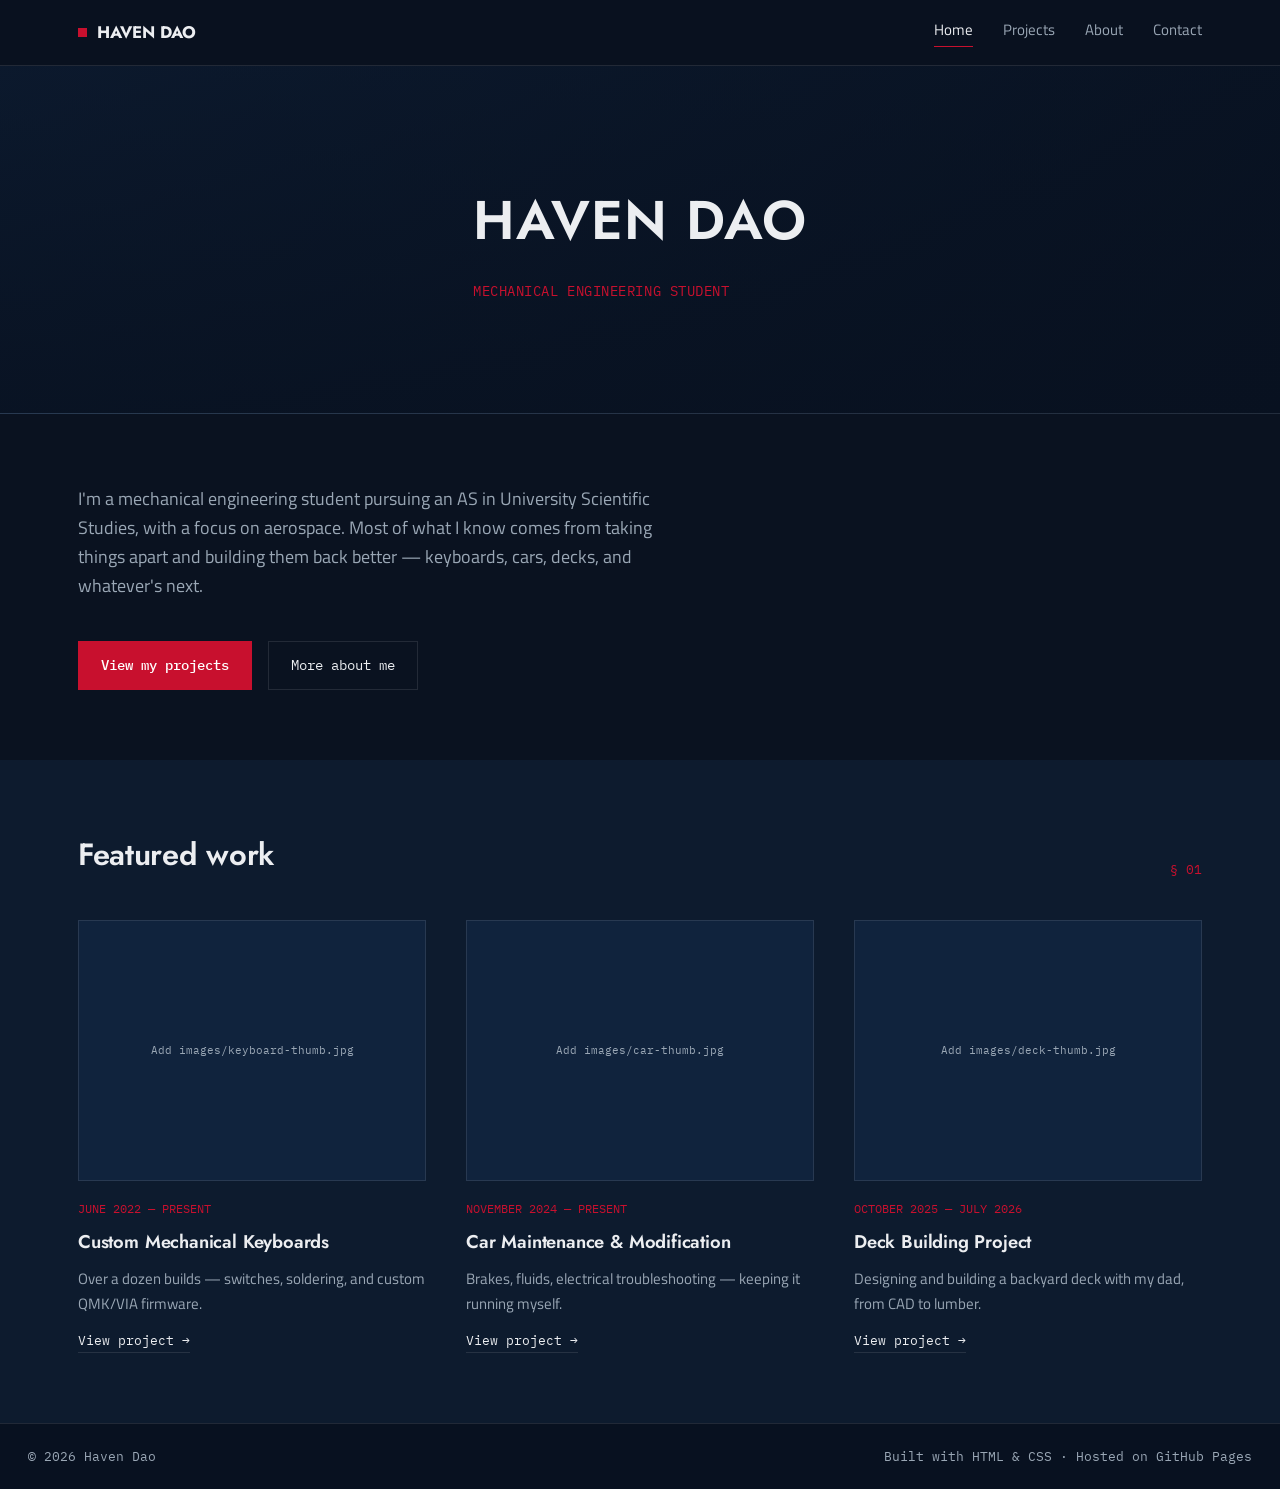
==== index.html @ 759aa1cb "Create index.html" ====
<!DOCTYPE html>
<html lang="en" class="js-loading">
<head>
<meta charset="UTF-8">
<meta name="viewport" content="width=device-width, initial-scale=1.0">
<title>Haven Dao — Mechanical Engineering Student</title>
<meta name="description" content="Portfolio of Haven Dao, mechanical engineering student.">
<link rel="preconnect" href="https://fonts.googleapis.com">
<link rel="preconnect" href="https://fonts.gstatic.com" crossorigin>
<link href="https://fonts.googleapis.com/css2?family=Jost:wght@400;500;600;700&family=Titillium+Web:wght@400;600;700&family=IBM+Plex+Mono:wght@400;500&display=swap" rel="stylesheet">
<link rel="stylesheet" href="style.css">
</head>
<body>

<header class="site-nav">
  <div class="nav-row wrap">
    <a class="nav-mark" href="index.html" data-transition><span class="dot"></span>HAVEN DAO</a>
    <nav class="links" id="navLinks">
      <a href="index.html" data-transition class="active">Home</a>
      <a href="projects.html" data-transition>Projects</a>
      <a href="about.html" data-transition>About</a>
      <a href="contact.html" data-transition>Contact</a>
    </nav>
    <button class="burger" id="burgerBtn" aria-label="Toggle menu" aria-expanded="false">
      <span></span><span></span><span></span>
    </button>
  </div>
</header>

<!-- EDIT: put a background photo at images/banner-home.jpg. Falls back to a plain dark gradient if missing. -->
<section class="banner">
  <img class="banner-bg" src="images/banner-home.jpg" alt="" onerror="this.style.display='none'">
  <div class="banner-overlay"></div>
  <div class="banner-content wrap">
    <h1>Haven Dao</h1>
    <span class="banner-tag">Mechanical Engineering Student</span>
  </div>
</section>

<section>
  <div class="wrap">
    <p class="lede">I'm a mechanical engineering student pursuing an AS in University Scientific Studies, with a focus on aerospace. Most of what I know comes from taking things apart and building them back better — keyboards, cars, decks, and whatever's next.</p>
    <div class="btn-row">
      <a class="btn primary" href="projects.html" data-transition>View my projects</a>
      <a class="btn" href="about.html" data-transition>More about me</a>
    </div>
  </div>
</section>

<section class="section-alt">
  <div class="wrap">
    <div class="section-head">
      <h2>Featured work</h2>
      <span class="section-num">§ 01</span>
    </div>
    <div class="project-grid">

      <a class="project-card" href="project-keyboard.html" data-transition>
        <div class="card-media">
          <img src="images/keyboard-thumb.jpg" alt="Custom mechanical keyboard" onerror="this.style.display='none'; this.nextElementSibling.style.display='flex';">
          <div class="placeholder-note" style="display:none;">Add images/keyboard-thumb.jpg</div>
        </div>
        <span class="card-code">JUNE 2022 — PRESENT</span>
        <h3>Custom Mechanical Keyboards</h3>
        <p class="card-desc">Over a dozen builds — switches, soldering, and custom QMK/VIA firmware.</p>
        <span class="card-link">View project →</span>
      </a>

      <a class="project-card" href="project-car.html" data-transition>
        <div class="card-media">
          <img src="images/car-thumb.jpg" alt="Car maintenance and modification" onerror="this.style.display='none'; this.nextElementSibling.style.display='flex';">
          <div class="placeholder-note" style="display:none;">Add images/car-thumb.jpg</div>
        </div>
        <span class="card-code">NOVEMBER 2024 — PRESENT</span>
        <h3>Car Maintenance &amp; Modification</h3>
        <p class="card-desc">Brakes, fluids, electrical troubleshooting — keeping it running myself.</p>
        <span class="card-link">View project →</span>
      </a>

      <a class="project-card" href="project-deck.html" data-transition>
        <div class="card-media">
          <img src="images/deck-thumb.jpg" alt="Backyard deck building project" onerror="this.style.display='none'; this.nextElementSibling.style.display='flex';">
          <div class="placeholder-note" style="display:none;">Add images/deck-thumb.jpg</div>
        </div>
        <span class="card-code">OCTOBER 2025 — JULY 2026</span>
        <h3>Deck Building Project</h3>
        <p class="card-desc">Designing and building a backyard deck with my dad, from CAD to lumber.</p>
        <span class="card-link">View project →</span>
      </a>

    </div>
  </div>
</section>

<footer>
  <span>© 2026 Haven Dao</span>
  <span>Built with HTML &amp; CSS · Hosted on GitHub Pages</span>
</footer>

<script src="main.js"></script>
</body>
</html>
---- style.css ----
/* =========================================================
   TOKENS
   ========================================================= */
:root{
  --bg: #0A1220;
  --bg-alt: #0D1B2E;
  --midnight: #10233D;
  --midnight-deep: #081120;
  --ink: #ECEEF1;
  --ink-soft: #9AA7B5;
  --red: #C8102E;
  --red-soft: rgba(200,16,46,0.14);
  --hair: rgba(255,255,255,0.10);

  --f-display: 'Jost', sans-serif;
  --f-body: 'Titillium Web', sans-serif;
  --f-mono: 'IBM Plex Mono', monospace;

  --edge: 28px;
}

*{ box-sizing: border-box; }
html{ scroll-behavior: smooth; }
html.js-loading body{ opacity: 0; }
body{
  margin:0;
  background: var(--bg);
  color: var(--ink);
  font-family: var(--f-body);
  font-size: 16px;
  line-height: 1.65;
  -webkit-font-smoothing: antialiased;
  opacity: 1;
  transition: opacity 0.35s ease;
}
body.page-exit{ opacity: 0; }
@media (prefers-reduced-motion: reduce){
  body{ transition: none !important; }
  html.js-loading body{ opacity: 1; }
}

img{ max-width:100%; display:block; }
a{ color: inherit; }
h1,h2,h3{ font-family: var(--f-display); margin:0; letter-spacing: -0.01em; font-weight:600; }
p{ margin:0; }
.mono{ font-family: var(--f-mono); }
.wrap{ max-width: 1180px; margin: 0 auto; padding: 0 var(--edge); }

a:focus-visible, button:focus-visible{ outline: 2px solid var(--red); outline-offset: 3px; }

/* =========================================================
   NAV
   ========================================================= */
header.site-nav{
  position: sticky; top:0; z-index: 50;
  background: rgba(10,18,32,0.92);
  backdrop-filter: blur(6px);
  border-bottom: 1px solid var(--hair);
}
.nav-row{ display:flex; align-items:center; justify-content:space-between; padding: 18px var(--edge); }
.nav-mark{
  font-family: var(--f-display); font-weight:700; font-size: 1.05rem;
  display:flex; align-items:center; gap:10px; text-decoration:none; color: var(--ink);
}
.nav-mark .dot{ width:9px; height:9px; background: var(--red); flex:none; }
nav.links{ display:flex; gap: 30px; }
nav.links a{
  text-decoration:none; font-size:0.92rem; color: var(--ink-soft);
  border-bottom: 1px solid transparent; padding-bottom: 4px;
}
nav.links a:hover{ color: var(--ink); border-bottom-color: var(--red); }
nav.links a.active{ color: var(--ink); border-bottom-color: var(--red); }

.burger{
  display:none; flex-direction:column; justify-content:center; gap:5px;
  width:32px; height:32px; background:none; border:none; cursor:pointer; padding:0;
}
.burger span{ display:block; width:100%; height:2px; background: var(--ink); }

@media (max-width: 720px){
  nav.links{
    display:none;
    position:absolute; top:100%; left:0; right:0;
    background: var(--bg-alt); border-bottom: 1px solid var(--hair);
    flex-direction:column; gap:0; padding: 8px var(--edge) 16px;
  }
  nav.links.open{ display:flex; }
  nav.links a{ padding: 12px 0; border-bottom: 1px solid var(--hair); }
  .burger{ display:flex; }
}

/* =========================================================
   BANNER — same shell on every page; only bg image + tag differ
   ========================================================= */
.banner{
  position:relative; overflow:hidden;
  min-height: 300px;
  display:flex; align-items:center;
  background: linear-gradient(135deg, var(--midnight) 0%, var(--midnight-deep) 100%);
  border-bottom: 1px solid var(--hair);
}
.banner-bg{
  position:absolute; inset:0; width:100%; height:100%; object-fit:cover;
}
.banner-overlay{
  position:absolute; inset:0;
  background: linear-gradient(180deg, rgba(8,17,32,0.55) 0%, rgba(8,17,32,0.85) 100%);
}
.banner-content{ position:relative; z-index:2; padding: 40px var(--edge); }
.banner-content h1{
  font-size: clamp(2rem, 5vw, 3.4rem);
  color: var(--ink); letter-spacing: 0.02em; text-transform:uppercase;
}
.banner-tag{
  display:inline-block; margin-top:14px;
  font-family: var(--f-mono); font-size:0.85rem; color: var(--red);
  letter-spacing: 0.04em; text-transform:uppercase;
}

/* =========================================================
   SECTIONS
   ========================================================= */
section{ padding: 70px 0; }
.section-alt{ background: var(--bg-alt); }
.section-head{ display:flex; justify-content:space-between; align-items:flex-end; margin-bottom: 40px; gap: 24px; flex-wrap:wrap; }
.section-head h2{ font-size: clamp(1.5rem, 2.4vw, 2rem); }
.section-num{ font-family: var(--f-mono); font-size:0.8rem; color: var(--red); }
.section-note{ max-width: 40ch; font-size:0.92rem; color: var(--ink-soft); text-align:right; }
@media (max-width: 720px){ .section-note{ text-align:left; } }

.lede{ font-size:1.1rem; color: var(--ink-soft); max-width: 62ch; margin-bottom: 40px; }

.btn{
  font-family: var(--f-mono); font-size:0.88rem;
  padding: 12px 22px; text-decoration:none;
  border:1px solid var(--hair); color: var(--ink);
  display:inline-block; background: transparent;
}
.btn.primary{ background: var(--red); border-color: var(--red); color: #fff; font-weight:500; }
.btn.primary:hover{ background: transparent; border-color: var(--red); color: var(--red); }
.btn:not(.primary):hover{ border-color: var(--red); color: var(--red); }
.btn-row{ display:flex; gap:16px; flex-wrap:wrap; }

hr.divider{ border:none; border-top: 1px solid var(--hair); margin: 0; }

/* =========================================================
   PROJECT CARDS (grid on Home + Projects pages)
   ========================================================= */
.project-grid{ display:grid; grid-template-columns: repeat(3, 1fr); gap: 40px; }
.project-card{ text-decoration:none; color: var(--ink); display:block; }
.card-media{
  position:relative; aspect-ratio: 4/3; overflow:hidden;
  background: var(--midnight); border: 1px solid var(--hair);
}
.card-media img{ width:100%; height:100%; object-fit:cover; }
.card-media .placeholder-note{
  position:absolute; inset:0; display:flex; align-items:center; justify-content:center;
  font-family: var(--f-mono); font-size:0.68rem; color: var(--ink-soft); text-align:center; padding: 16px;
}
.project-card .card-code{ font-family: var(--f-mono); font-size:0.74rem; color: var(--red); margin-top: 18px; display:block; }
.project-card h3{ font-size:1.15rem; margin-top:8px; }
.project-card .card-desc{ font-size:0.92rem; color: var(--ink-soft); margin-top:10px; }
.project-card .card-link{ margin-top:14px; display:inline-block; font-family: var(--f-mono); font-size:0.82rem; color: var(--ink); border-bottom: 1px solid var(--hair); }
.project-card:hover .card-link{ color: var(--red); border-bottom-color: var(--red); }
.project-card:hover .card-media{ border-color: var(--red); }

@media (max-width: 920px){ .project-grid{ grid-template-columns: repeat(2,1fr); gap:30px; } }
@media (max-width: 620px){ .project-grid{ grid-template-columns: 1fr; } }

.tags{ display:flex; flex-wrap:wrap; gap:8px; }
.tag{ font-family: var(--f-mono); font-size:0.72rem; border: 1px solid var(--hair); padding: 5px 10px; color: var(--ink-soft); }

/* =========================================================
   PROJECT DETAIL PAGE
   ========================================================= */
.detail-overview{ max-width: 68ch; font-size: 1.03rem; color: var(--ink-soft); }
.detail-overview p{ margin-bottom: 16px; }
.detail-overview p:last-child{ margin-bottom:0; }
.detail-overview strong{ color: var(--ink); font-weight:600; }

.edit-note{
  font-family: var(--f-mono); font-size:0.75rem; color: var(--red);
  border: 1px dashed var(--hair); padding: 10px 14px; margin: 18px 0; display:block;
}

.gallery-grid{ display:grid; grid-template-columns: repeat(3, 1fr); gap: 16px; margin-top: 30px; }
.gallery-item{ position:relative; aspect-ratio: 4/3; background: var(--midnight); border: 1px solid var(--hair); overflow:hidden; }
.gallery-item img{ width:100%; height:100%; object-fit:cover; }
.gallery-item .placeholder-note{
  position:absolute; inset:0; display:flex; align-items:center; justify-content:center;
  font-family: var(--f-mono); font-size:0.68rem; color: var(--ink-soft); text-align:center; padding: 12px;
}
@media (max-width: 720px){ .gallery-grid{ grid-template-columns: repeat(2,1fr); } }
@media (max-width: 480px){ .gallery-grid{ grid-template-columns: 1fr; } }

.highlight-list{ list-style:none; margin: 0; padding:0; max-width: 62ch; }
.highlight-list li{
  position:relative; padding: 12px 0 12px 24px; border-bottom: 1px solid var(--hair);
  color: var(--ink-soft); font-size: 0.98rem;
}
.highlight-list li::before{ content:"—"; position:absolute; left:0; color: var(--red); }
.highlight-list li:last-child{ border-bottom:none; }

.detail-meta{ display:flex; gap:36px; flex-wrap:wrap; margin: 30px 0; }
.detail-meta .m{ border-left: 2px solid var(--red); padding-left:12px; }
.detail-meta .m .num{ font-family: var(--f-mono); font-size:1.1rem; display:block; }
.detail-meta .m .label{ font-size:0.76rem; color: var(--ink-soft); }

.back-link{ display:inline-block; margin-top:10px; font-family: var(--f-mono); font-size:0.88rem; color: var(--ink-soft); text-decoration:none; }
.back-link:hover{ color: var(--red); }

/* =========================================================
   ABOUT PAGE — education / skills / experience / awards
   ========================================================= */
.about-grid{ display:grid; grid-template-columns: 0.7fr 1.3fr; gap: 60px; }
.about-photo{ aspect-ratio: 4/5; background: var(--midnight); border: 1px solid var(--hair); position:relative; overflow:hidden; }
.about-photo img{ width:100%; height:100%; object-fit:cover; }
.about-photo .placeholder-note{
  position:absolute; inset:0; display:flex; align-items:center; justify-content:center;
  font-family: var(--f-mono); font-size:0.7rem; color: var(--ink-soft); text-align:center; padding: 20px;
}
.about-text p{ font-size:1.03rem; color: var(--ink-soft); margin-bottom: 18px; max-width: 62ch; }
.about-text strong{ color: var(--ink); font-weight:600; }
@media (max-width: 900px){ .about-grid{ grid-template-columns:1fr; gap:30px; } .about-photo{ max-width:260px; } }

.edu-row{ display:grid; grid-template-columns: 160px 1fr; gap: 20px; }
.edu-date{ font-family: var(--f-mono); font-size:0.85rem; color: var(--ink-soft); }
.edu-school{ font-weight:600; margin-bottom:4px; }
.edu-detail{ font-size:0.92rem; color: var(--ink-soft); margin-top:4px; }
@media (max-width: 620px){ .edu-row{ grid-template-columns:1fr; } }

.skills-grid{ display:grid; grid-template-columns: repeat(4, 1fr); gap: 1px; background: var(--hair); border: 1px solid var(--hair); }
.skill-block{ background: var(--bg); padding: 28px 24px; }
.skill-block h3{ font-family: var(--f-mono); font-size:0.78rem; color: var(--red); margin-bottom: 16px; }
.skill-block ul{ list-style:none; margin:0; padding:0; }
.skill-block li{ font-size:0.9rem; color: var(--ink-soft); padding: 7px 0; border-bottom: 1px dashed var(--hair); }
.skill-block li:last-child{ border-bottom:none; }
@media (max-width: 920px){ .skills-grid{ grid-template-columns: repeat(2,1fr); } }
@media (max-width: 560px){ .skills-grid{ grid-template-columns: 1fr; } }

.exp-row{ display:grid; grid-template-columns: 190px 1fr; gap: 30px; padding: 24px 0; border-bottom: 1px solid var(--hair); }
.exp-row:first-child{ border-top: 1px solid var(--hair); }
.exp-date{ font-family: var(--f-mono); font-size:0.82rem; color: var(--ink-soft); }
.exp-role{ font-weight:600; font-size:1.03rem; margin-bottom:6px; }
.exp-org{ color: var(--red); font-size:0.9rem; margin-bottom:10px; }
.exp-desc{ color: var(--ink-soft); font-size:0.93rem; max-width: 62ch; }
.exp-desc ul{ margin: 8px 0 0; padding-left: 18px; }
.exp-desc li{ margin-bottom:4px; }
@media (max-width: 640px){ .exp-row{ grid-template-columns:1fr; gap:8px; } }

.sub-heading{ font-family: var(--f-mono); font-size:0.8rem; color: var(--ink-soft); margin: 40px 0 4px; text-transform: uppercase; letter-spacing: 0.03em; }
.sub-heading:first-of-type{ margin-top:0; }

.awards-list{ list-style:none; margin:0; padding:0; display:grid; gap: 14px; }
.awards-list li{ display:flex; gap:14px; align-items:baseline; font-size:0.96rem; color: var(--ink-soft); border-bottom: 1px dashed var(--hair); padding-bottom: 14px; }
.awards-list li:last-child{ border-bottom:none; }
.awards-list .yr{ font-family: var(--f-mono); font-size:0.82rem; color: var(--red); flex:none; width:48px; }

/* =========================================================
   CONTACT / FOOTER
   ========================================================= */
.contact-links{ display:flex; flex-direction:column; gap:16px; align-items:flex-start; margin-top: 10px; }
.contact-links a{
  text-decoration:none; font-family: var(--f-mono); font-size:1.05rem;
  border-bottom: 1px solid var(--hair); padding-bottom:4px;
}
.contact-links a:hover{ border-bottom-color: var(--red); color: var(--red); }

footer{
  background: var(--midnight-deep); color: var(--ink-soft);
  font-size: 0.8rem; font-family: var(--f-mono);
  padding: 22px var(--edge);
  display:flex; justify-content:space-between; flex-wrap:wrap; gap:10px;
  border-top: 1px solid var(--hair);
}
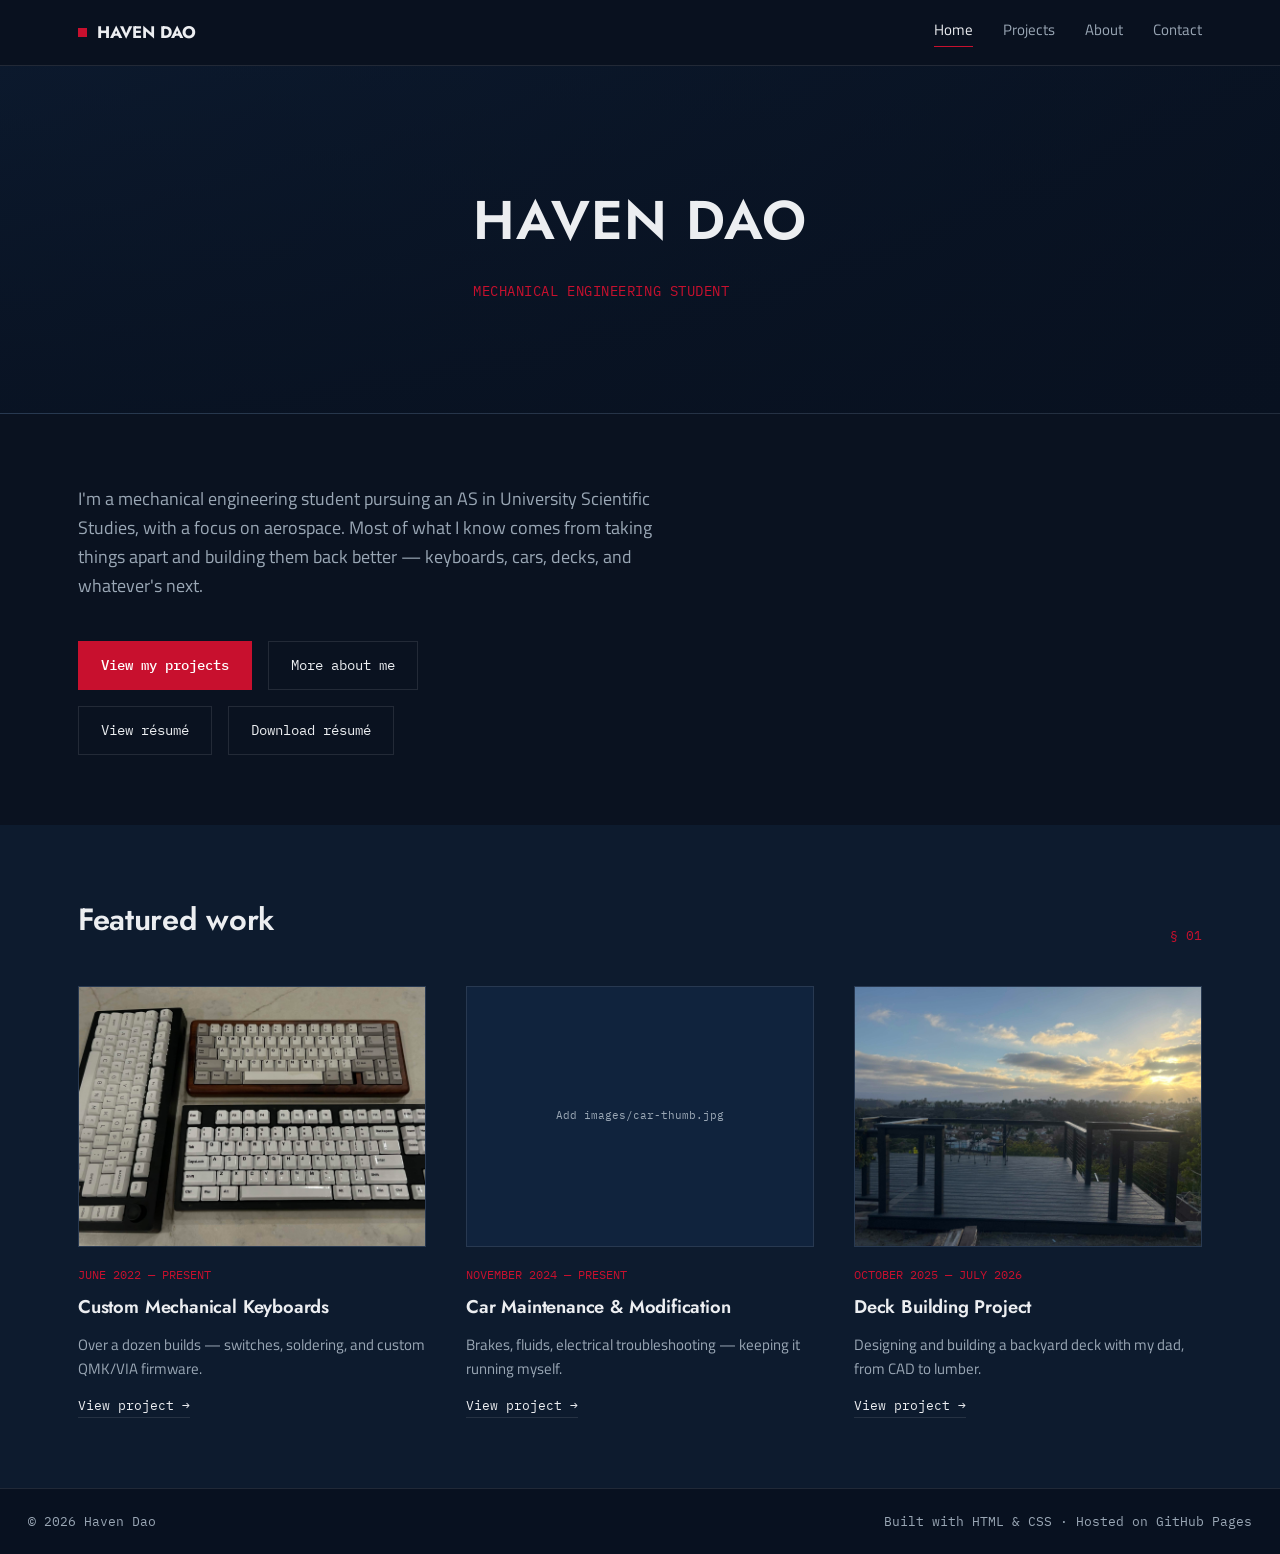
==== commit 989f5481: "Update index.html" ====
--- a/index.html
+++ b/index.html
@@ -9,6 +9,8 @@
 <link rel="preconnect" href="https://fonts.gstatic.com" crossorigin>
 <link href="https://fonts.googleapis.com/css2?family=Jost:wght@400;500;600;700&family=Titillium+Web:wght@400;600;700&family=IBM+Plex+Mono:wght@400;500&display=swap" rel="stylesheet">
 <link rel="stylesheet" href="style.css">
+<!-- EDIT: swap images/favicon-home.png for your own icon (32x32 or 512x512 png). Each page can have its own tab icon. -->
+<link rel="icon" type="image/png" href="images/favicon-home.png">
 </head>
 <body>
 
@@ -37,12 +39,18 @@
   </div>
 </section>
 
+<main class="fade-target">
 <section>
   <div class="wrap">
     <p class="lede">I'm a mechanical engineering student pursuing an AS in University Scientific Studies, with a focus on aerospace. Most of what I know comes from taking things apart and building them back better — keyboards, cars, decks, and whatever's next.</p>
     <div class="btn-row">
       <a class="btn primary" href="projects.html" data-transition>View my projects</a>
       <a class="btn" href="about.html" data-transition>More about me</a>
+    </div>
+    <div class="btn-row" style="margin-top:16px;">
+      <!-- EDIT: add resume.pdf to your repo root for these two buttons to work -->
+      <a class="btn" href="/resume.pdf" target="_blank" rel="noopener">View résumé</a>
+      <a class="btn" href="/resume.pdf" download>Download résumé</a>
     </div>
   </div>
 </section>
@@ -97,6 +105,7 @@
   <span>Built with HTML &amp; CSS · Hosted on GitHub Pages</span>
 </footer>
 
+</main>
 <script src="main.js"></script>
 </body>
 </html>
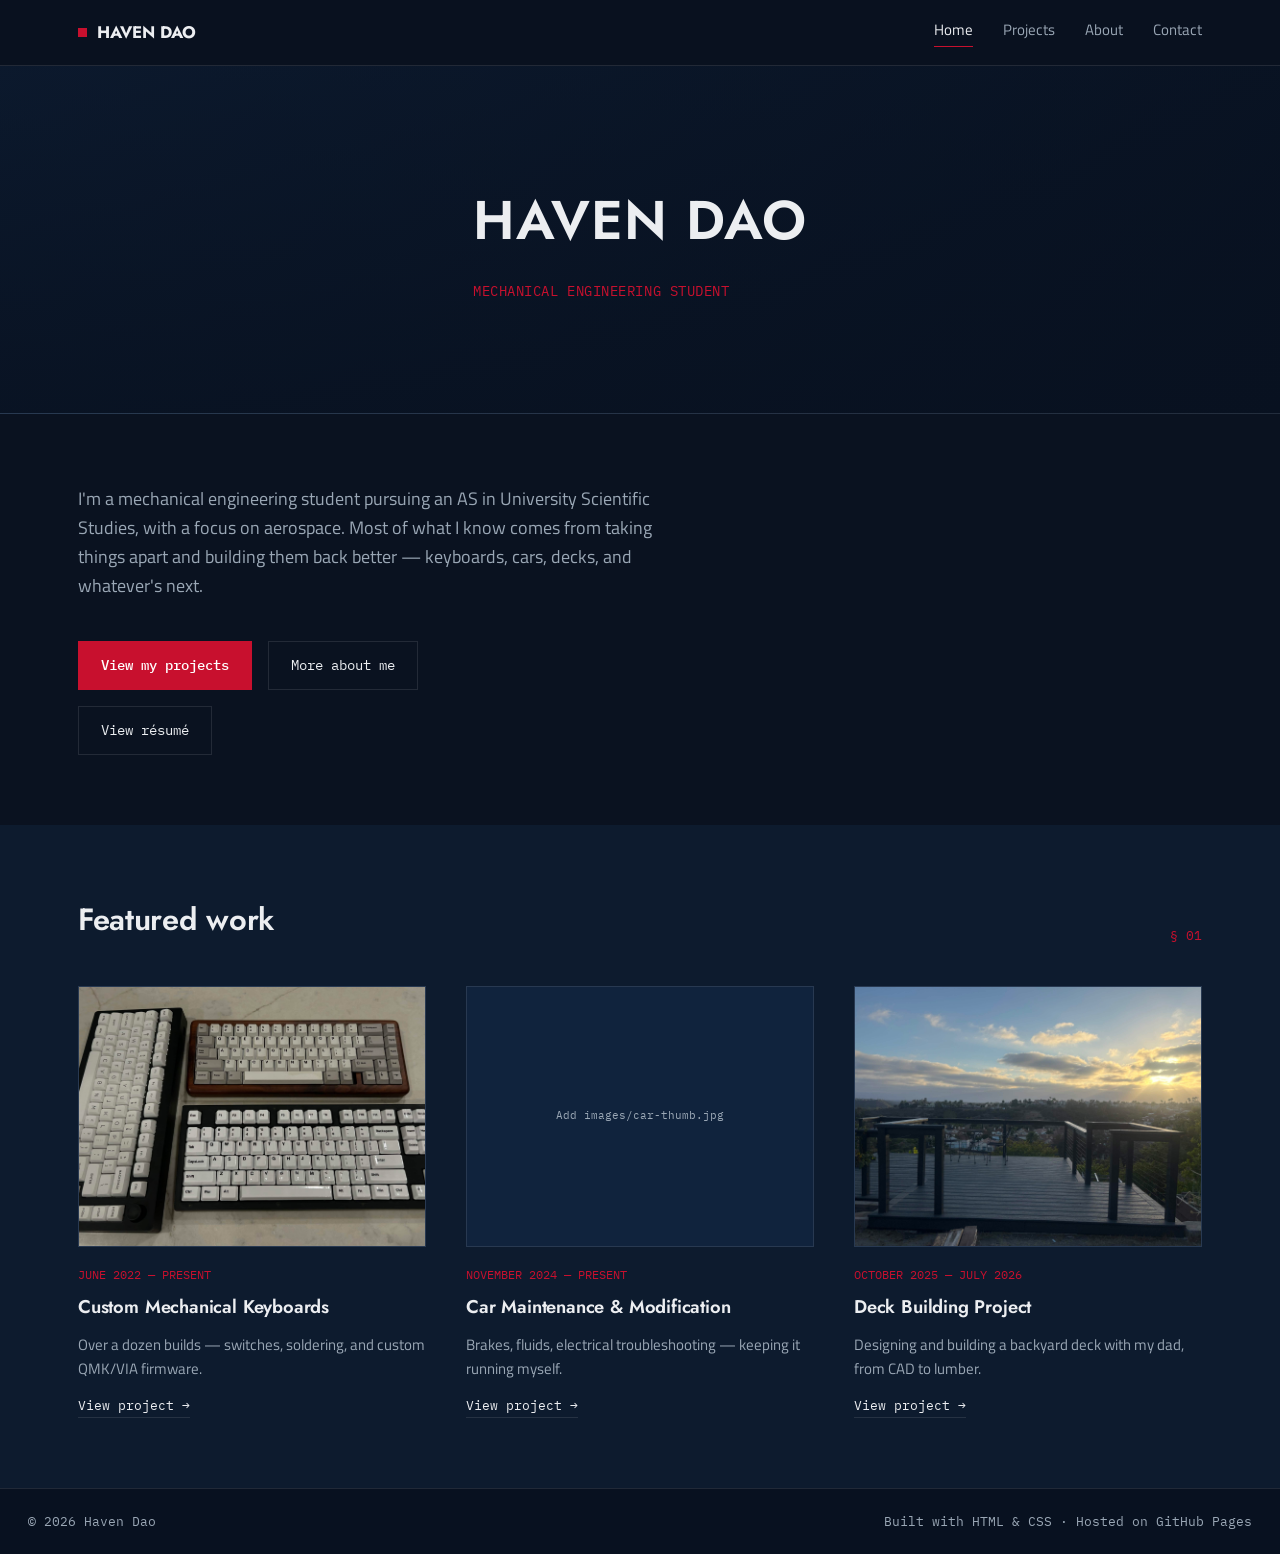
==== commit 29cfdfb3: "Update index.html" ====
--- a/index.html
+++ b/index.html
@@ -49,8 +49,7 @@
     </div>
     <div class="btn-row" style="margin-top:16px;">
       <!-- EDIT: add resume.pdf to your repo root for these two buttons to work -->
-      <a class="btn" href="/resume.pdf" target="_blank" rel="noopener">View résumé</a>
-      <a class="btn" href="/resume.pdf" download>Download résumé</a>
+      <a class="btn" href="images/resume.pdf" target="_blank" rel="noopener">View résumé</a>
     </div>
   </div>
 </section>
--- a/style.css
+++ b/style.css
@@ -21,7 +21,6 @@
 
 *{ box-sizing: border-box; }
 html{ scroll-behavior: smooth; }
-html.js-loading body{ opacity: 0; }
 body{
   margin:0;
   background: var(--bg);
@@ -30,13 +29,16 @@
   font-size: 16px;
   line-height: 1.65;
   -webkit-font-smoothing: antialiased;
-  opacity: 1;
-  transition: opacity 0.35s ease;
-}
-body.page-exit{ opacity: 0; }
+}
+
+/* Fade transition applies only to page content below the banner —
+   the header nav and banner stay put between pages. */
+.fade-target{ opacity: 1; transition: opacity 0.32s ease; }
+html.js-loading .fade-target{ opacity: 0; }
+.fade-target.page-exit{ opacity: 0; }
 @media (prefers-reduced-motion: reduce){
-  body{ transition: none !important; }
-  html.js-loading body{ opacity: 1; }
+  .fade-target{ transition: none !important; }
+  html.js-loading .fade-target{ opacity: 1; }
 }
 
 img{ max-width:100%; display:block; }
@@ -223,6 +225,22 @@
 .about-text strong{ color: var(--ink); font-weight:600; }
 @media (max-width: 900px){ .about-grid{ grid-template-columns:1fr; gap:30px; } .about-photo{ max-width:260px; } }
 
+.hobby-grid{ display:grid; grid-template-columns: repeat(2, 1fr); gap: 40px; margin-top: 20px; }
+.hobby-card h3{ font-size:1.1rem; margin: 16px 0 8px; }
+.hobby-card .hobby-desc{ font-size:0.92rem; color: var(--ink-soft); }
+.hobby-gallery{ position:relative; aspect-ratio: 4/3; background: var(--midnight); border: 1px solid var(--hair); overflow:hidden; }
+.hobby-slide{ position:absolute; inset:0; opacity:0; transition: opacity 0.6s ease; }
+.hobby-slide.active{ opacity:1; }
+.hobby-slide img{ width:100%; height:100%; object-fit:cover; }
+.hobby-slide .placeholder-note{
+  position:absolute; inset:0; display:flex; align-items:center; justify-content:center;
+  font-family: var(--f-mono); font-size:0.68rem; color: var(--ink-soft); text-align:center; padding:12px;
+}
+.hobby-dots{ position:absolute; bottom:10px; left:0; right:0; display:flex; justify-content:center; gap:8px; z-index:2; }
+.hobby-dot{ width:8px; height:8px; border-radius:50%; border: 1px solid var(--ink); background: transparent; padding:0; cursor:pointer; opacity:0.6; }
+.hobby-dot.active{ background: var(--red); border-color: var(--red); opacity:1; }
+@media (max-width: 720px){ .hobby-grid{ grid-template-columns: 1fr; } }
+
 .edu-row{ display:grid; grid-template-columns: 160px 1fr; gap: 20px; }
 .edu-date{ font-family: var(--f-mono); font-size:0.85rem; color: var(--ink-soft); }
 .edu-school{ font-weight:600; margin-bottom:4px; }
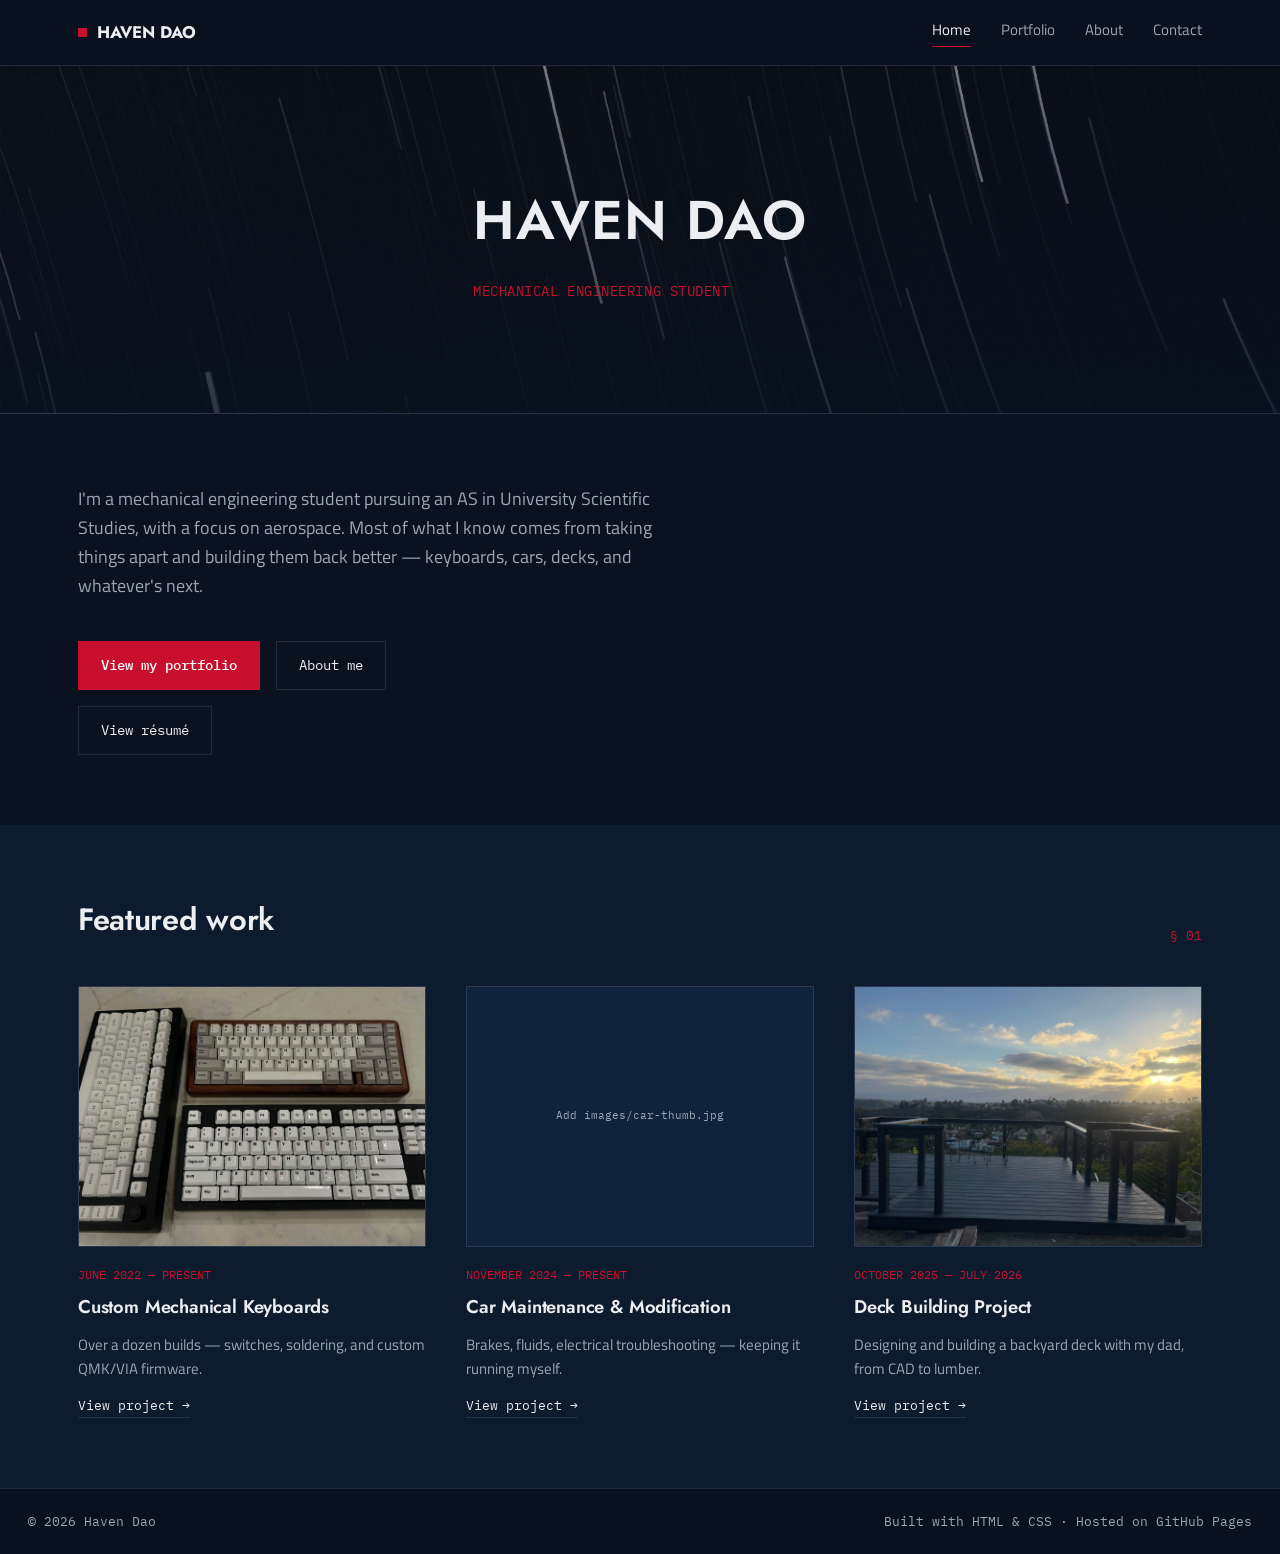
==== commit e14b3d98: "Update index.html" ====
--- a/index.html
+++ b/index.html
@@ -3,7 +3,7 @@
 <head>
 <meta charset="UTF-8">
 <meta name="viewport" content="width=device-width, initial-scale=1.0">
-<title>Haven Dao — Mechanical Engineering Student</title>
+<title>Home</title>
 <meta name="description" content="Portfolio of Haven Dao, mechanical engineering student.">
 <link rel="preconnect" href="https://fonts.googleapis.com">
 <link rel="preconnect" href="https://fonts.gstatic.com" crossorigin>
@@ -19,7 +19,7 @@
     <a class="nav-mark" href="index.html" data-transition><span class="dot"></span>HAVEN DAO</a>
     <nav class="links" id="navLinks">
       <a href="index.html" data-transition class="active">Home</a>
-      <a href="projects.html" data-transition>Projects</a>
+      <a href="projects.html" data-transition>Portfolio</a>
       <a href="about.html" data-transition>About</a>
       <a href="contact.html" data-transition>Contact</a>
     </nav>
@@ -31,7 +31,7 @@
 
 <!-- EDIT: put a background photo at images/banner-home.jpg. Falls back to a plain dark gradient if missing. -->
 <section class="banner">
-  <img class="banner-bg" src="images/banner-home.jpg" alt="" onerror="this.style.display='none'">
+  <img class="banner-bg" src="images/banner.jpg" alt="" onerror="this.style.display='none'">
   <div class="banner-overlay"></div>
   <div class="banner-content wrap">
     <h1>Haven Dao</h1>
@@ -44,8 +44,8 @@
   <div class="wrap">
     <p class="lede">I'm a mechanical engineering student pursuing an AS in University Scientific Studies, with a focus on aerospace. Most of what I know comes from taking things apart and building them back better — keyboards, cars, decks, and whatever's next.</p>
     <div class="btn-row">
-      <a class="btn primary" href="projects.html" data-transition>View my projects</a>
-      <a class="btn" href="about.html" data-transition>More about me</a>
+      <a class="btn primary" href="projects.html" data-transition>View my portfolio</a>
+      <a class="btn" href="about.html" data-transition>About me</a>
     </div>
     <div class="btn-row" style="margin-top:16px;">
       <!-- EDIT: add resume.pdf to your repo root for these two buttons to work -->
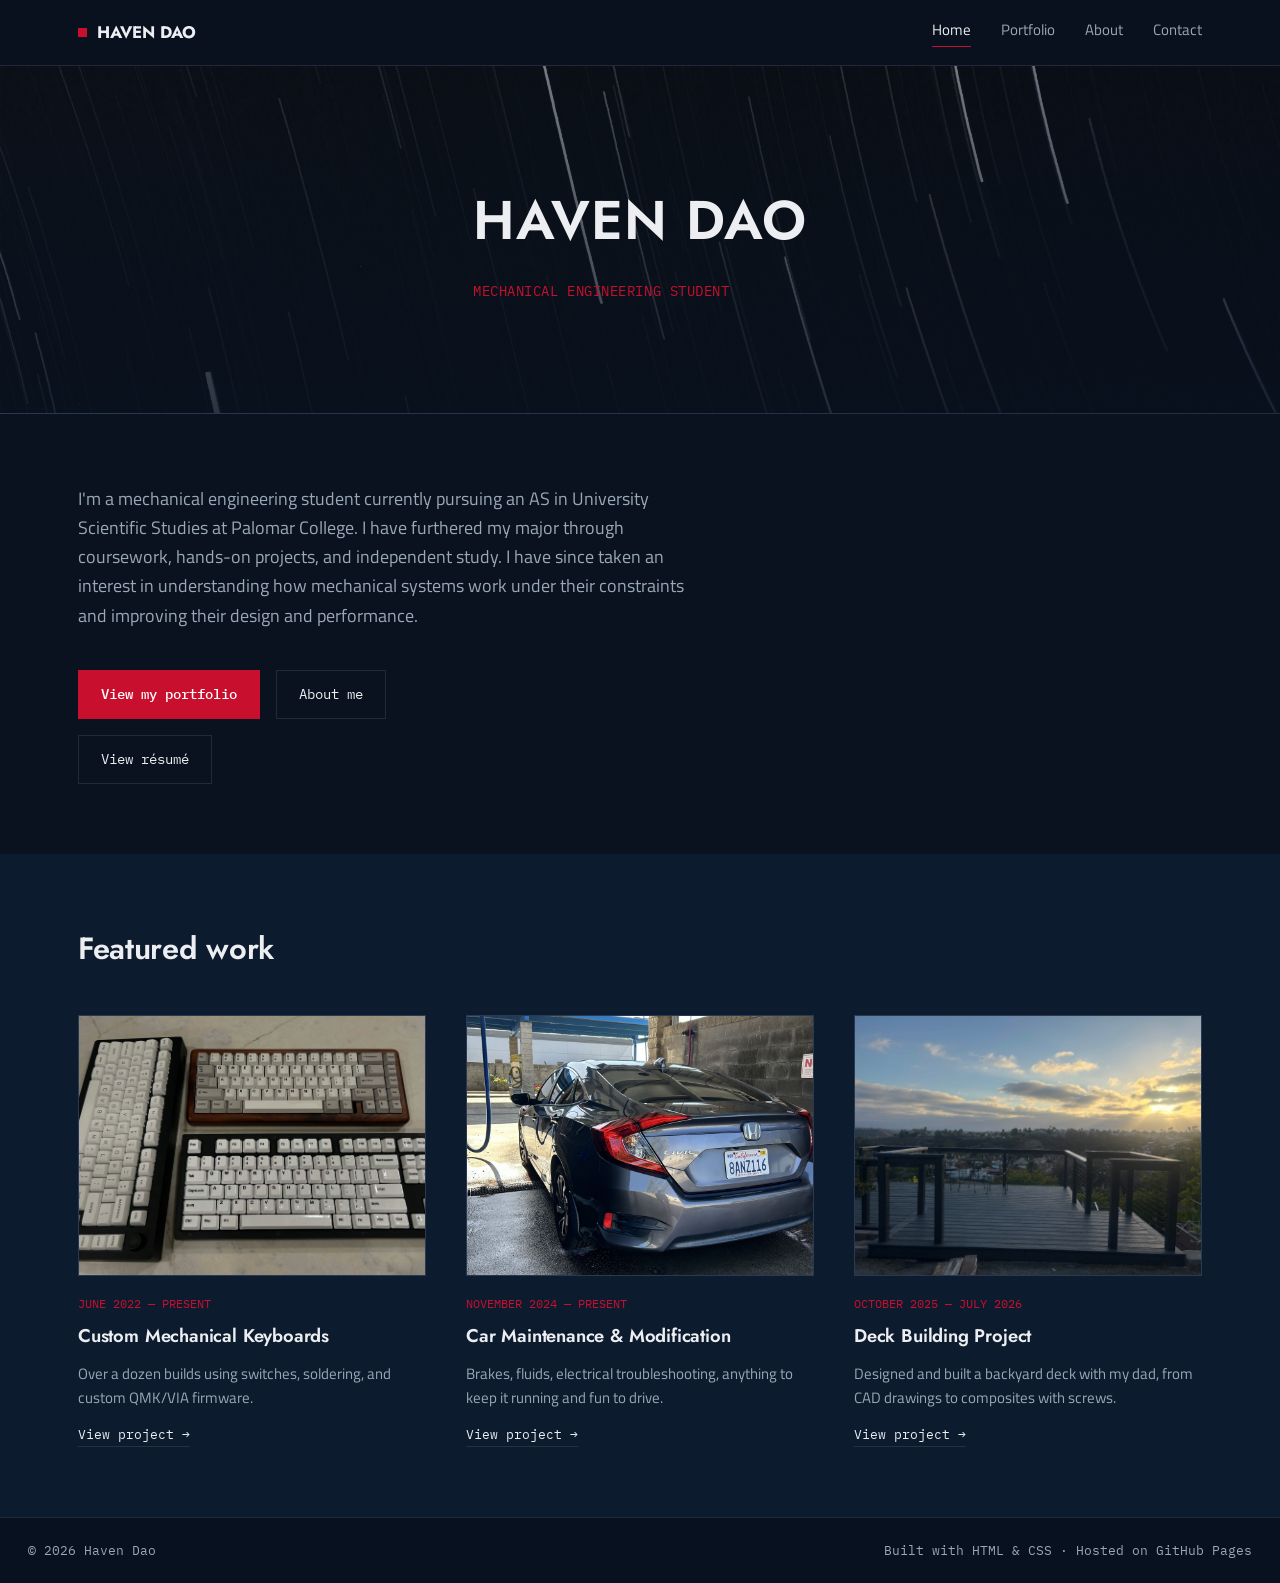
==== commit a639c16b: "Update index.html" ====
--- a/index.html
+++ b/index.html
@@ -42,7 +42,8 @@
 <main class="fade-target">
 <section>
   <div class="wrap">
-    <p class="lede">I'm a mechanical engineering student pursuing an AS in University Scientific Studies, with a focus on aerospace. Most of what I know comes from taking things apart and building them back better — keyboards, cars, decks, and whatever's next.</p>
+    <p class="lede">I'm a mechanical engineering student currently pursuing an AS in University Scientific Studies at Palomar College. I have furthered my major through coursework, hands-on projects, and independent study. I have since taken an interest in understanding how mechanical systems work under their constraints and improving their design and performance.
+</p>
     <div class="btn-row">
       <a class="btn primary" href="projects.html" data-transition>View my portfolio</a>
       <a class="btn" href="about.html" data-transition>About me</a>
@@ -58,7 +59,6 @@
   <div class="wrap">
     <div class="section-head">
       <h2>Featured work</h2>
-      <span class="section-num">§ 01</span>
     </div>
     <div class="project-grid">
 
@@ -69,7 +69,7 @@
         </div>
         <span class="card-code">JUNE 2022 — PRESENT</span>
         <h3>Custom Mechanical Keyboards</h3>
-        <p class="card-desc">Over a dozen builds — switches, soldering, and custom QMK/VIA firmware.</p>
+        <p class="card-desc">Over a dozen builds using switches, soldering, and custom QMK/VIA firmware.</p>
         <span class="card-link">View project →</span>
       </a>
 
@@ -80,7 +80,7 @@
         </div>
         <span class="card-code">NOVEMBER 2024 — PRESENT</span>
         <h3>Car Maintenance &amp; Modification</h3>
-        <p class="card-desc">Brakes, fluids, electrical troubleshooting — keeping it running myself.</p>
+        <p class="card-desc">Brakes, fluids, electrical troubleshooting, anything to keep it running and fun to drive.</p>
         <span class="card-link">View project →</span>
       </a>
 
@@ -91,7 +91,7 @@
         </div>
         <span class="card-code">OCTOBER 2025 — JULY 2026</span>
         <h3>Deck Building Project</h3>
-        <p class="card-desc">Designing and building a backyard deck with my dad, from CAD to lumber.</p>
+        <p class="card-desc">Designed and built a backyard deck with my dad, from CAD drawings to composites with screws.</p>
         <span class="card-link">View project →</span>
       </a>
 
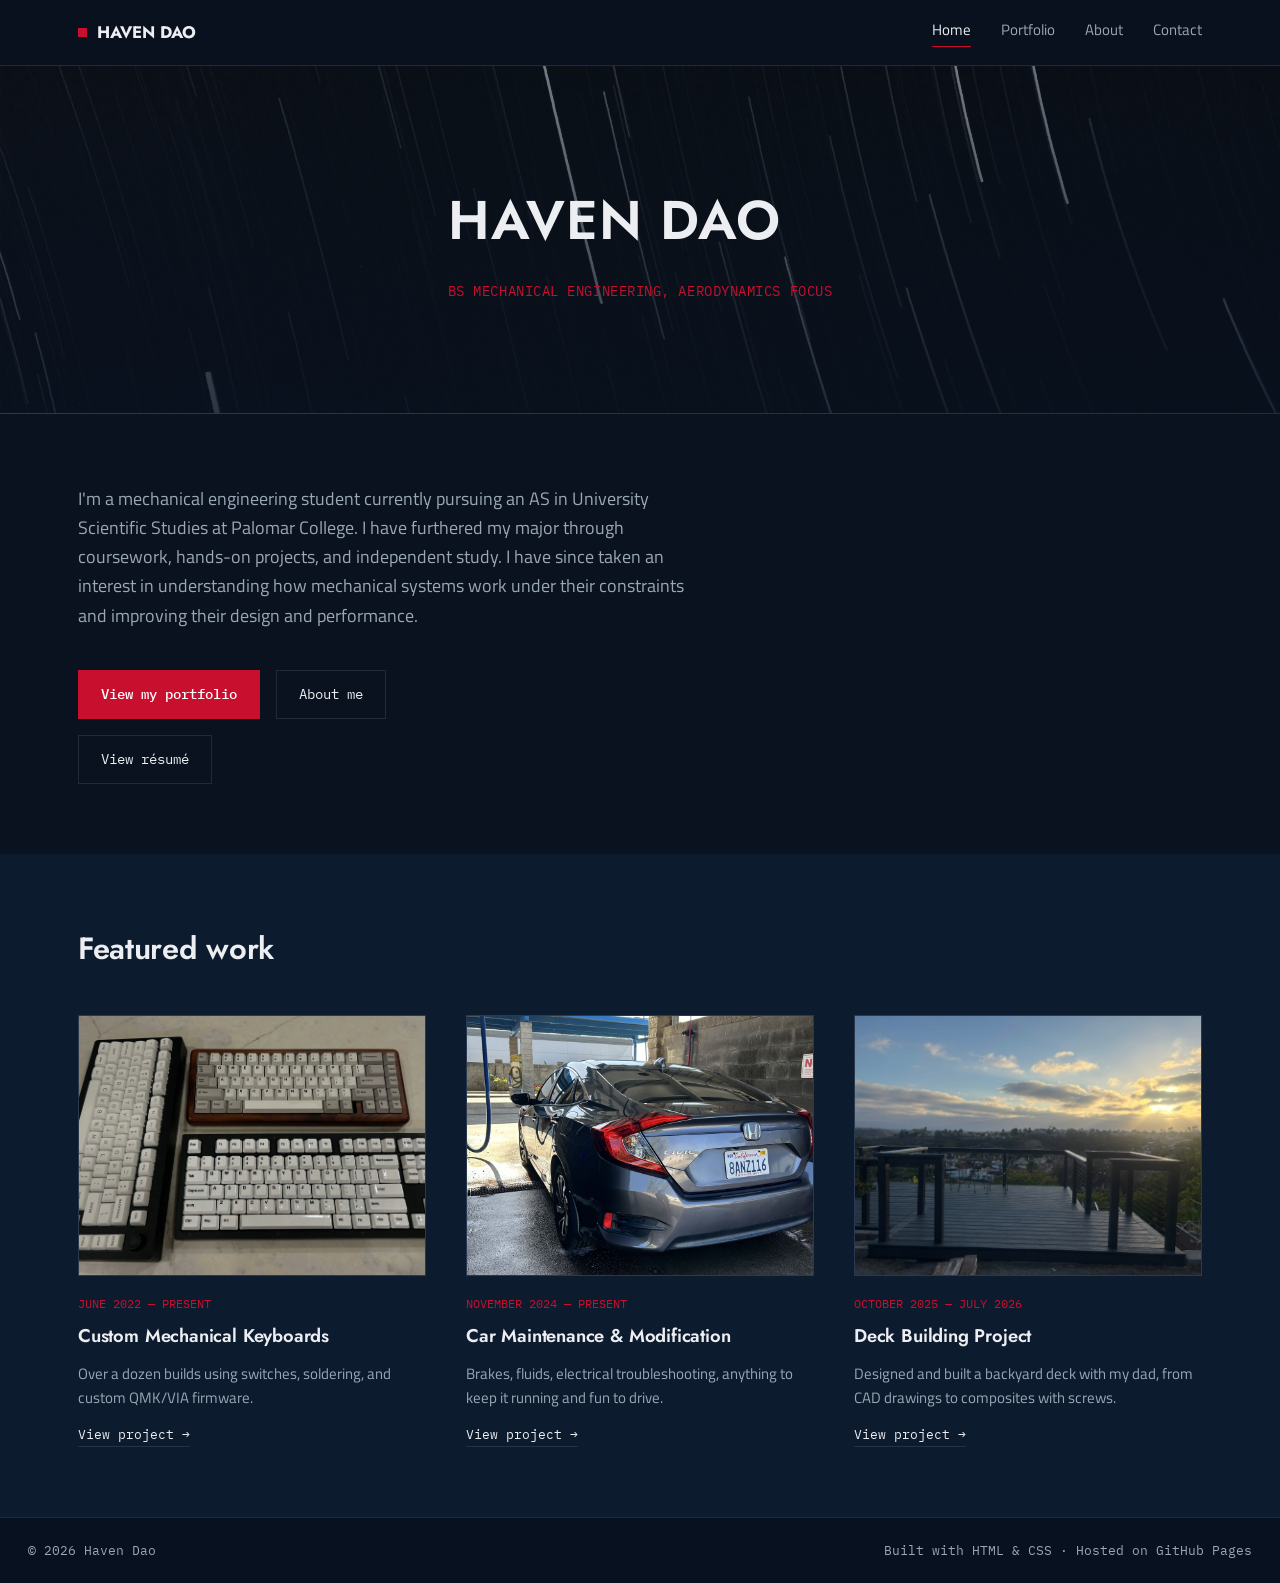
==== commit 48005d08: "Update index.html" ====
--- a/index.html
+++ b/index.html
@@ -35,7 +35,7 @@
   <div class="banner-overlay"></div>
   <div class="banner-content wrap">
     <h1>Haven Dao</h1>
-    <span class="banner-tag">Mechanical Engineering Student</span>
+    <span class="banner-tag">BS Mechanical Engineering, Aerodynamics Focus</span>
   </div>
 </section>
 
